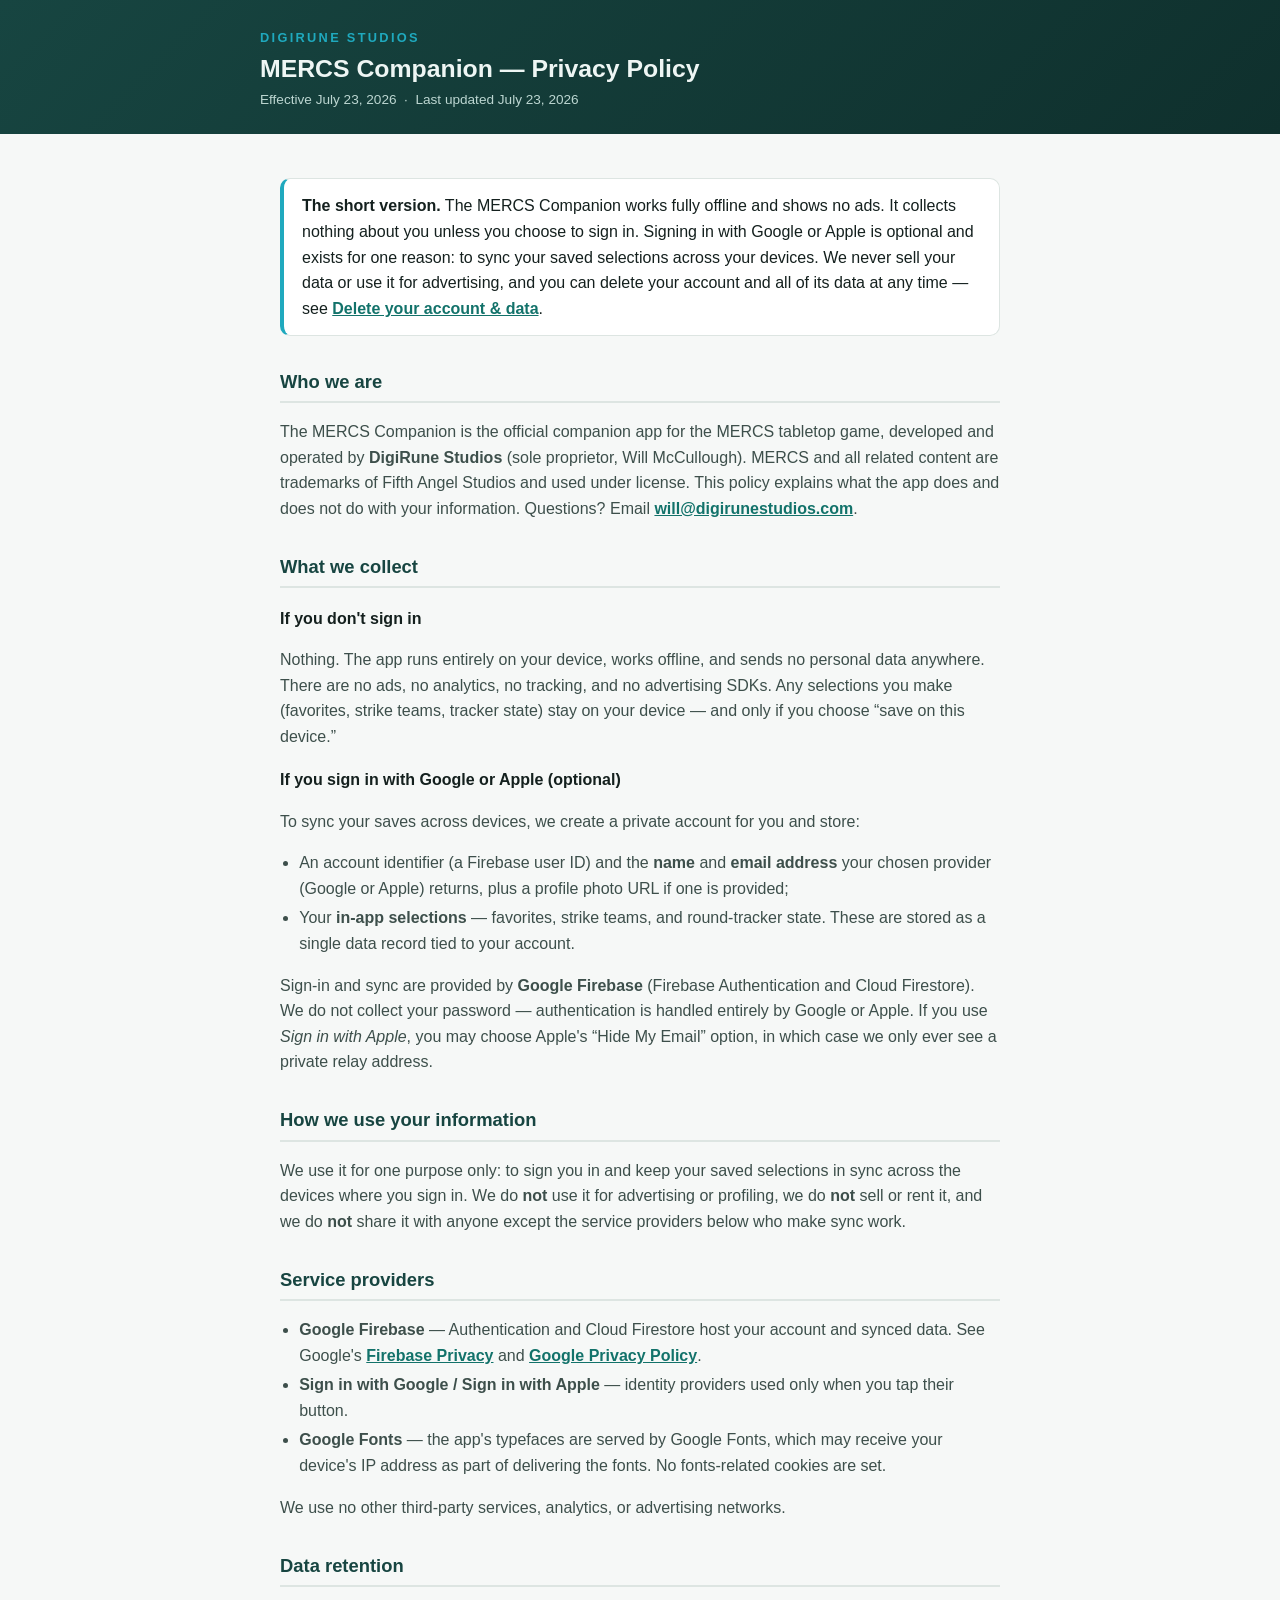
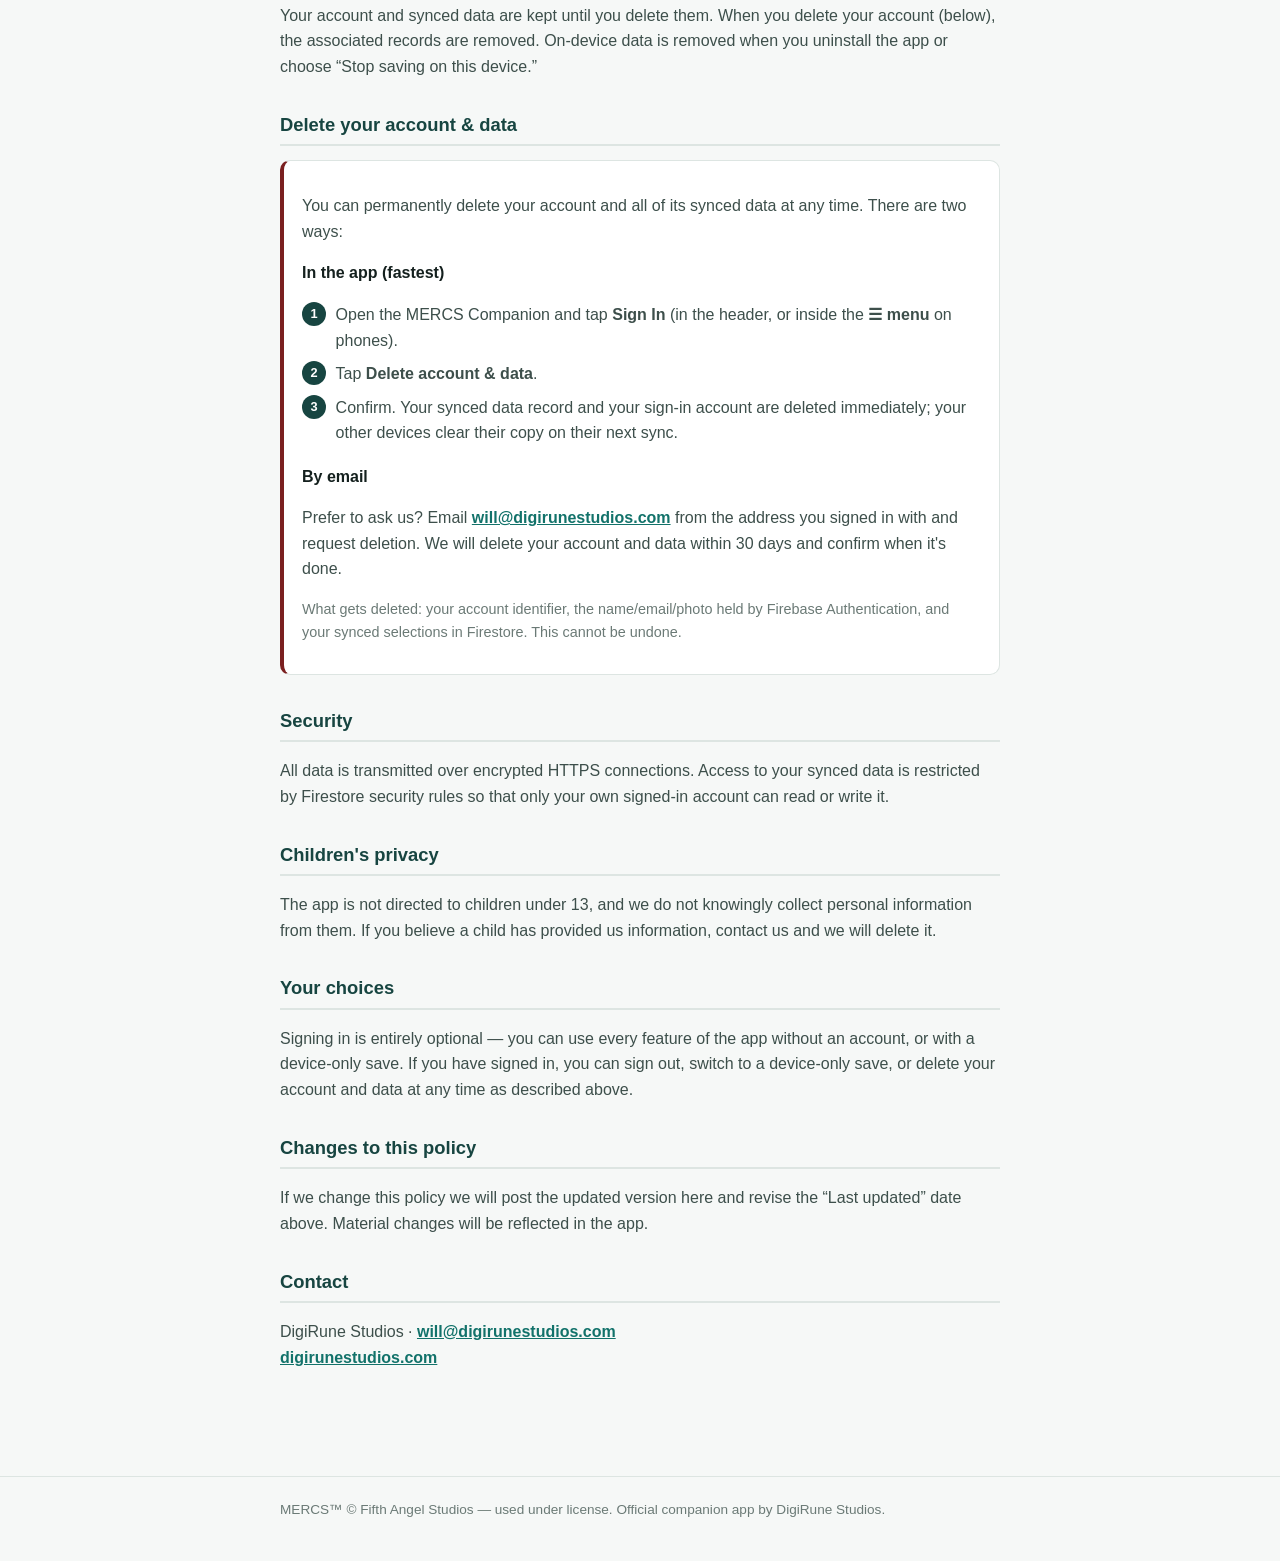
==== privacy.html @ fe639b98 "Add Google/Apple sign-in + Firestore cloud sync; privacy & delete-account page; sw v18 Replace local" ====
<!doctype html>
<html lang="en">
<head>
<meta charset="utf-8">
<meta name="viewport" content="width=device-width, initial-scale=1, viewport-fit=cover">
<title>Privacy Policy &amp; Account Deletion — MERCS Companion</title>
<meta name="description" content="Privacy policy and account &amp; data deletion instructions for the official MERCS Companion app by DigiRune Studios.">
<meta name="robots" content="index,follow">
<style>
  :root{
    --teal:#174541; --teal-d:#0f302d; --cyan:#1fa9be; --ink:#14201e; --ink2:#3d4f4b;
    --paper:#f6f8f7; --card:#ffffff; --line:#dde5e2; --danger:#7a1f1f;
  }
  *{box-sizing:border-box}
  html{-webkit-text-size-adjust:100%}
  body{margin:0;background:var(--paper);color:var(--ink);
    font-family:-apple-system,BlinkMacSystemFont,"Segoe UI",Roboto,Arial,sans-serif;line-height:1.6}
  header{background:linear-gradient(135deg,var(--teal),var(--teal-d));color:#eef6f4;
    padding:calc(env(safe-area-inset-top,0px) + 28px) 20px 24px}
  .wrap{max-width:760px;margin:0 auto;padding:0 20px}
  header .wrap{padding:0}
  .brand{font-size:.8rem;letter-spacing:.18em;text-transform:uppercase;color:var(--cyan);font-weight:700;margin:0 0 .35rem}
  h1{margin:.1rem 0 .3rem;font-size:1.55rem;line-height:1.2}
  header .meta{font-size:.85rem;color:#bcd6d1;margin:.2rem 0 0}
  main{padding:26px 0 60px}
  h2{font-size:1.15rem;margin:1.9rem 0 .5rem;color:var(--teal);border-bottom:2px solid var(--line);padding-bottom:.3rem}
  h3{font-size:1rem;margin:1.1rem 0 .3rem}
  p,li{color:var(--ink2)}
  a{color:#12726a;font-weight:600}
  ul{padding-left:1.2rem}
  li{margin:.25rem 0}
  .tldr{background:var(--card);border:1px solid var(--line);border-left:4px solid var(--cyan);
    border-radius:10px;padding:14px 18px;margin:18px 0}
  .tldr strong{color:var(--ink)}
  .delete{background:#fff;border:1px solid var(--line);border-left:4px solid var(--danger);
    border-radius:10px;padding:16px 18px;margin:14px 0}
  .steps{counter-reset:s;list-style:none;padding-left:0}
  .steps li{position:relative;padding-left:2.1rem;margin:.5rem 0}
  .steps li::before{counter-increment:s;content:counter(s);position:absolute;left:0;top:0;
    width:1.5rem;height:1.5rem;border-radius:50%;background:var(--teal);color:#fff;
    font-size:.8rem;font-weight:700;display:flex;align-items:center;justify-content:center}
  code{background:#eef2f1;padding:1px 6px;border-radius:4px;font-size:.9em}
  footer{border-top:1px solid var(--line);margin-top:30px;padding:22px 0 40px;color:#6b7a76;font-size:.85rem}
  footer .wrap{color:#6b7a76}
  .muted{color:#6b7a76;font-size:.9rem}
</style>
</head>
<body>
<header>
  <div class="wrap">
    <p class="brand">DigiRune Studios</p>
    <h1>MERCS Companion — Privacy Policy</h1>
    <p class="meta">Effective July 23, 2026 &nbsp;·&nbsp; Last updated July 23, 2026</p>
  </div>
</header>

<main>
<div class="wrap">

  <div class="tldr">
    <strong>The short version.</strong> The MERCS Companion works fully offline and shows no ads.
    It collects nothing about you unless you choose to sign in. Signing in with Google or Apple is
    optional and exists for one reason: to sync your saved selections across your devices. We never
    sell your data or use it for advertising, and you can delete your account and all of its data at
    any time — see <a href="#delete">Delete your account &amp; data</a>.
  </div>

  <h2>Who we are</h2>
  <p>The MERCS Companion is the official companion app for the MERCS tabletop game, developed and
  operated by <strong>DigiRune Studios</strong> (sole proprietor, Will McCullough). MERCS and all
  related content are trademarks of Fifth Angel Studios and used under license. This policy explains
  what the app does and does not do with your information. Questions? Email
  <a href="mailto:will@digirunestudios.com">will@digirunestudios.com</a>.</p>

  <h2>What we collect</h2>
  <h3>If you don't sign in</h3>
  <p>Nothing. The app runs entirely on your device, works offline, and sends no personal data
  anywhere. There are no ads, no analytics, no tracking, and no advertising SDKs. Any selections you
  make (favorites, strike teams, tracker state) stay on your device — and only if you choose
  &ldquo;save on this device.&rdquo;</p>

  <h3>If you sign in with Google or Apple (optional)</h3>
  <p>To sync your saves across devices, we create a private account for you and store:</p>
  <ul>
    <li>An account identifier (a Firebase user ID) and the <strong>name</strong> and
      <strong>email address</strong> your chosen provider (Google or Apple) returns, plus a profile
      photo URL if one is provided;</li>
    <li>Your <strong>in-app selections</strong> — favorites, strike teams, and round-tracker state.
      These are stored as a single data record tied to your account.</li>
  </ul>
  <p>Sign-in and sync are provided by <strong>Google Firebase</strong> (Firebase Authentication and
  Cloud Firestore). We do not collect your password — authentication is handled entirely by Google or
  Apple. If you use <em>Sign in with Apple</em>, you may choose Apple's &ldquo;Hide My Email&rdquo;
  option, in which case we only ever see a private relay address.</p>

  <h2>How we use your information</h2>
  <p>We use it for one purpose only: to sign you in and keep your saved selections in sync across the
  devices where you sign in. We do <strong>not</strong> use it for advertising or profiling, we do
  <strong>not</strong> sell or rent it, and we do <strong>not</strong> share it with anyone except the
  service providers below who make sync work.</p>

  <h2>Service providers</h2>
  <ul>
    <li><strong>Google Firebase</strong> — Authentication and Cloud Firestore host your account and
      synced data. See Google's
      <a href="https://firebase.google.com/support/privacy" target="_blank" rel="noopener">Firebase Privacy</a>
      and <a href="https://policies.google.com/privacy" target="_blank" rel="noopener">Google Privacy Policy</a>.</li>
    <li><strong>Sign in with Google / Sign in with Apple</strong> — identity providers used only when
      you tap their button.</li>
    <li><strong>Google Fonts</strong> — the app's typefaces are served by Google Fonts, which may
      receive your device's IP address as part of delivering the fonts. No fonts-related cookies are set.</li>
  </ul>
  <p>We use no other third-party services, analytics, or advertising networks.</p>

  <h2>Data retention</h2>
  <p>Your account and synced data are kept until you delete them. When you delete your account (below),
  the associated records are removed. On-device data is removed when you uninstall the app or choose
  &ldquo;Stop saving on this device.&rdquo;</p>

  <h2 id="delete">Delete your account &amp; data</h2>
  <div class="delete">
    <p>You can permanently delete your account and all of its synced data at any time. There are two ways:</p>
    <h3 style="margin-top:.4rem">In the app (fastest)</h3>
    <ol class="steps">
      <li>Open the MERCS Companion and tap <strong>Sign In</strong> (in the header, or inside the
        <strong>&#9776; menu</strong> on phones).</li>
      <li>Tap <strong>Delete account &amp; data</strong>.</li>
      <li>Confirm. Your synced data record and your sign-in account are deleted immediately; your other
        devices clear their copy on their next sync.</li>
    </ol>
    <h3>By email</h3>
    <p>Prefer to ask us? Email <a href="mailto:will@digirunestudios.com?subject=MERCS%20account%20deletion">will@digirunestudios.com</a>
      from the address you signed in with and request deletion. We will delete your account and data
      within 30 days and confirm when it's done.</p>
    <p class="muted">What gets deleted: your account identifier, the name/email/photo held by Firebase
      Authentication, and your synced selections in Firestore. This cannot be undone.</p>
  </div>

  <h2>Security</h2>
  <p>All data is transmitted over encrypted HTTPS connections. Access to your synced data is restricted
  by Firestore security rules so that only your own signed-in account can read or write it.</p>

  <h2>Children's privacy</h2>
  <p>The app is not directed to children under 13, and we do not knowingly collect personal information
  from them. If you believe a child has provided us information, contact us and we will delete it.</p>

  <h2>Your choices</h2>
  <p>Signing in is entirely optional — you can use every feature of the app without an account, or with
  a device-only save. If you have signed in, you can sign out, switch to a device-only save, or delete
  your account and data at any time as described above.</p>

  <h2>Changes to this policy</h2>
  <p>If we change this policy we will post the updated version here and revise the &ldquo;Last
  updated&rdquo; date above. Material changes will be reflected in the app.</p>

  <h2>Contact</h2>
  <p>DigiRune Studios · <a href="mailto:will@digirunestudios.com">will@digirunestudios.com</a><br>
  <a href="https://digirunestudios.com" target="_blank" rel="noopener">digirunestudios.com</a></p>

</div>
</main>

<footer>
  <div class="wrap">
    MERCS™ © Fifth Angel Studios — used under license. Official companion app by DigiRune Studios.
  </div>
</footer>
</body>
</html>
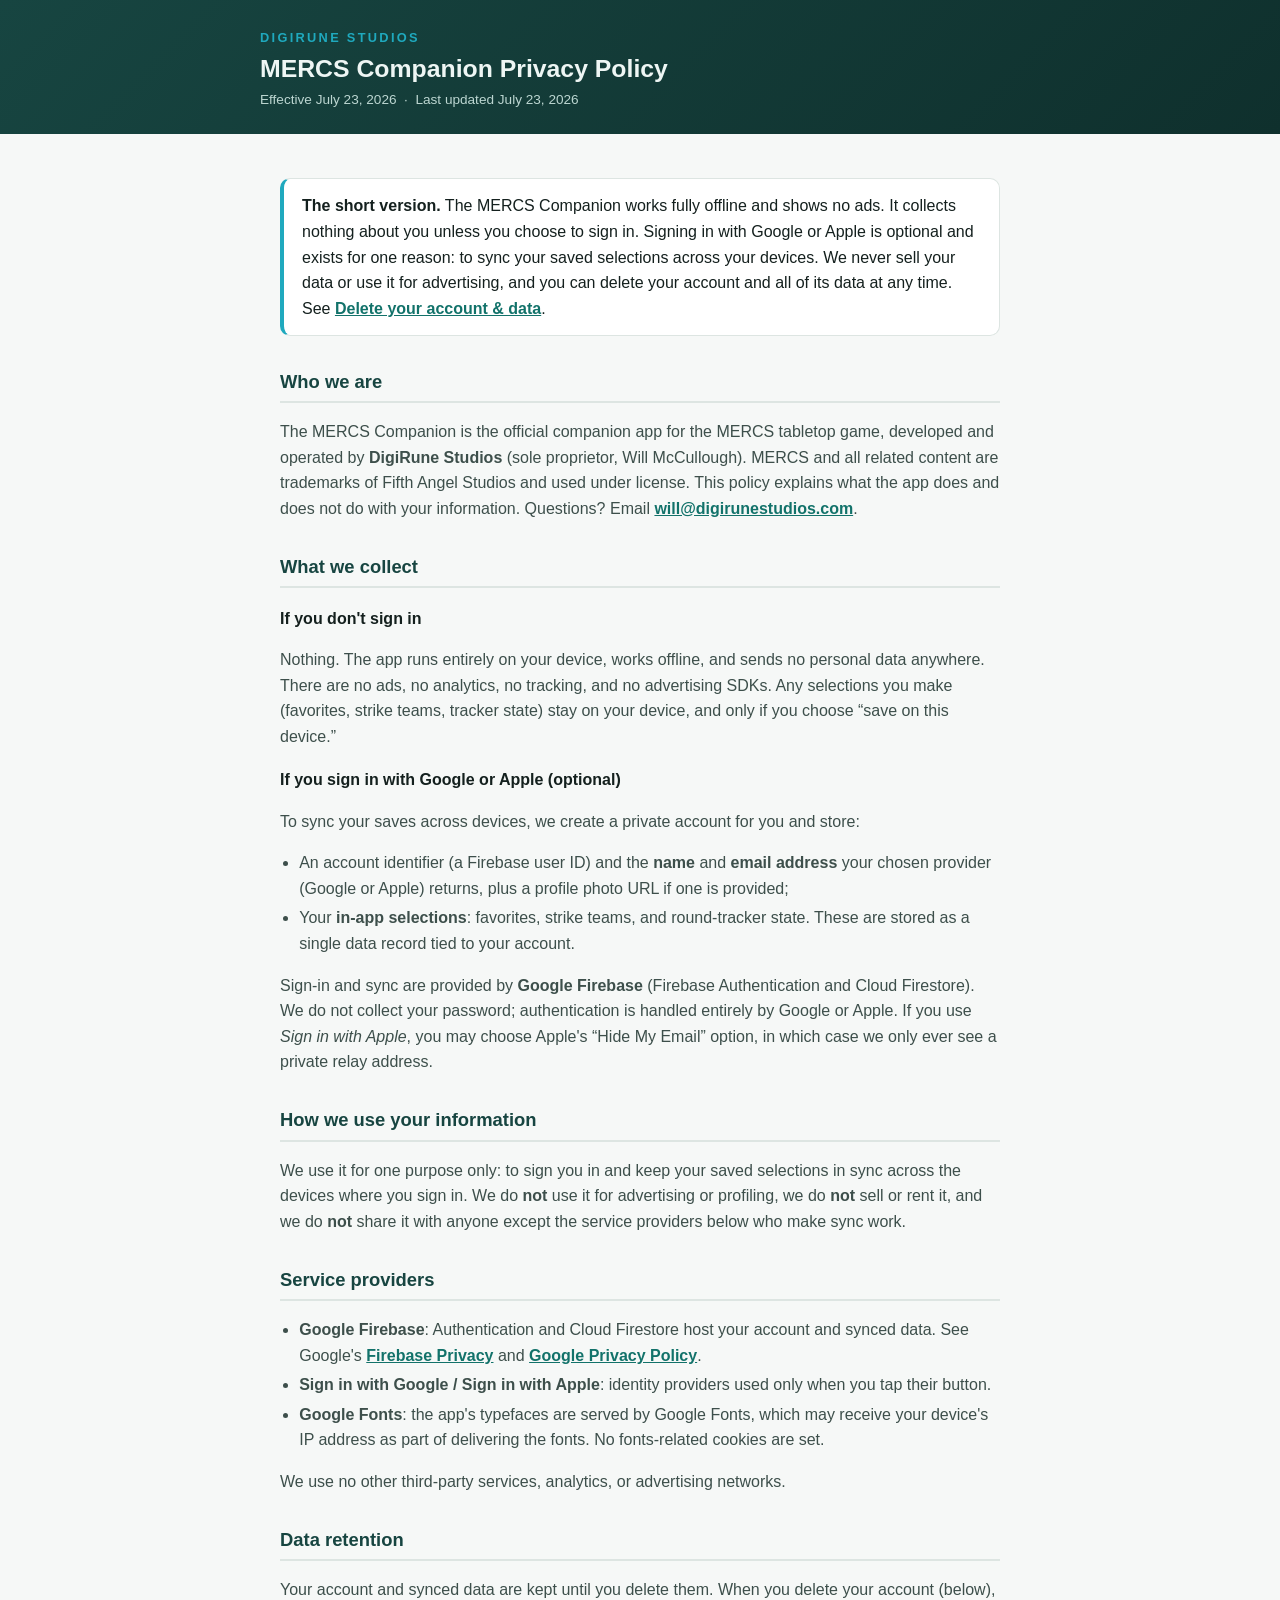
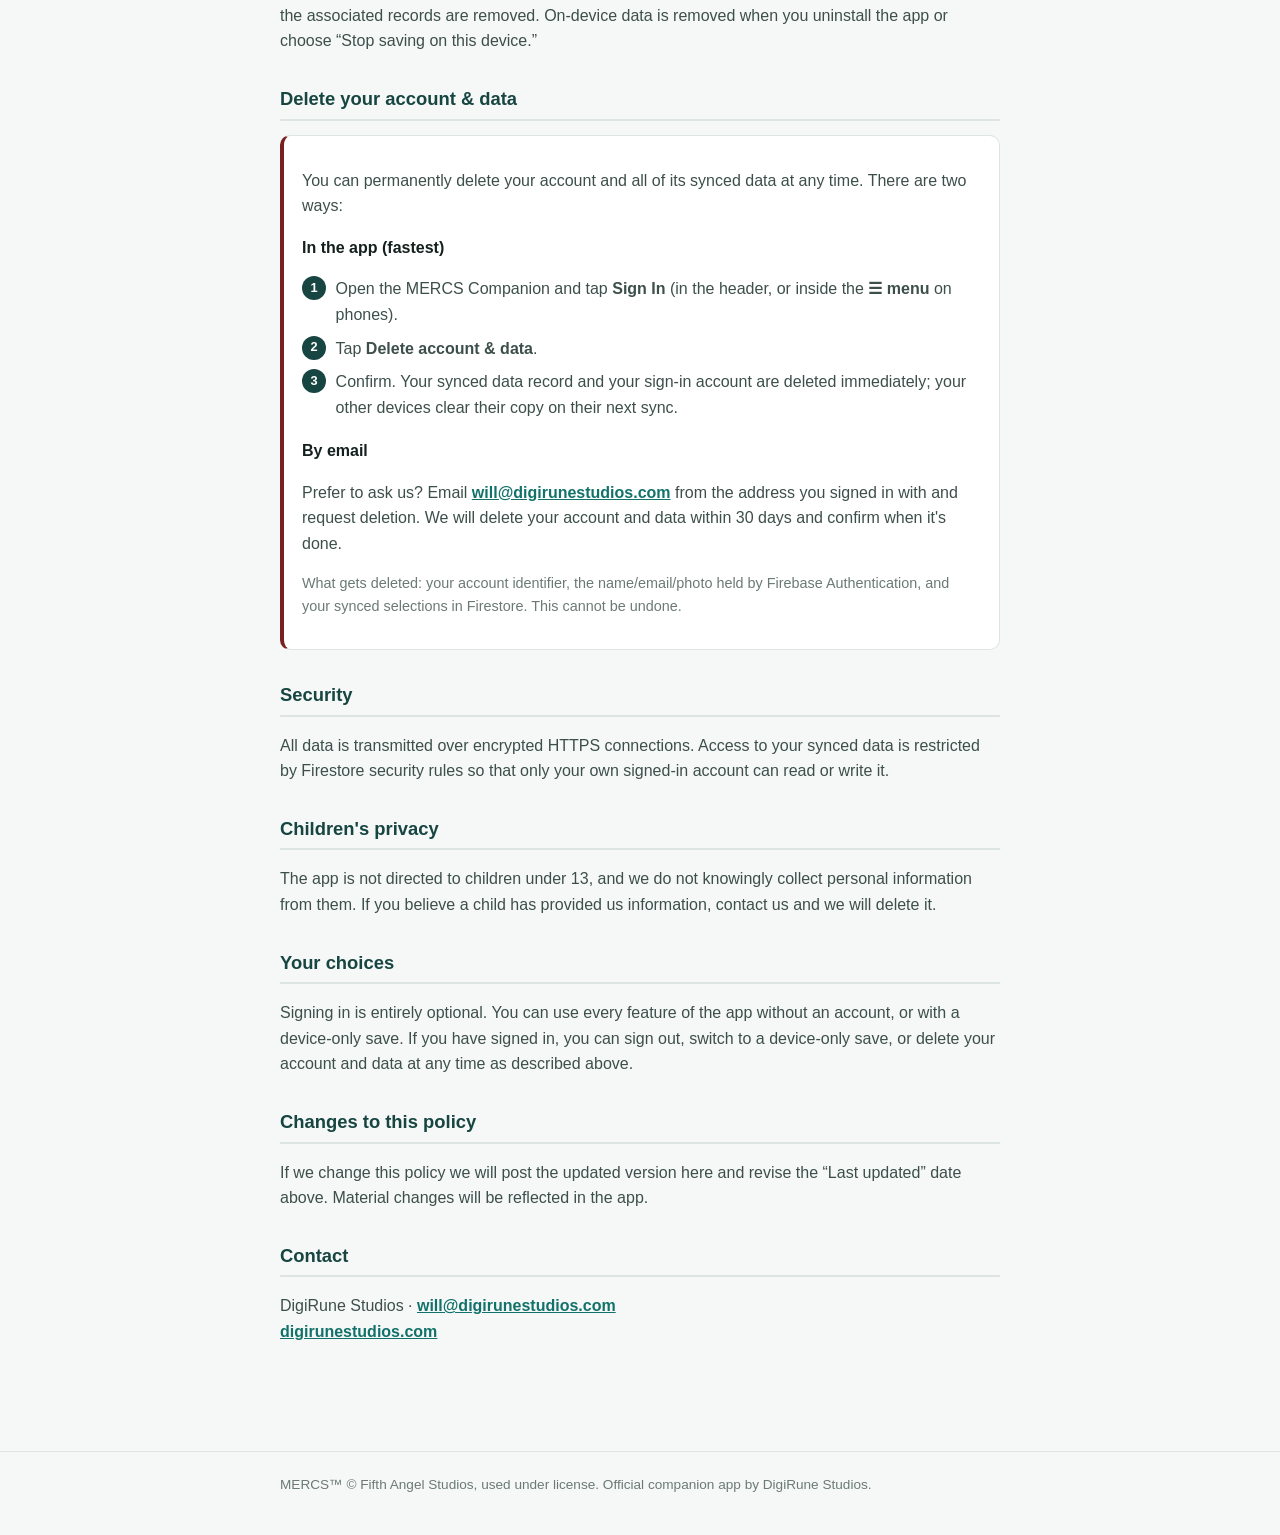
==== commit bf14b7c3: "Remove em dashes" ====
--- a/privacy.html
+++ b/privacy.html
@@ -3,7 +3,7 @@
 <head>
 <meta charset="utf-8">
 <meta name="viewport" content="width=device-width, initial-scale=1, viewport-fit=cover">
-<title>Privacy Policy &amp; Account Deletion — MERCS Companion</title>
+<title>Privacy Policy &amp; Account Deletion | MERCS Companion</title>
 <meta name="description" content="Privacy policy and account &amp; data deletion instructions for the official MERCS Companion app by DigiRune Studios.">
 <meta name="robots" content="index,follow">
 <style>
@@ -49,7 +49,7 @@
 <header>
   <div class="wrap">
     <p class="brand">DigiRune Studios</p>
-    <h1>MERCS Companion — Privacy Policy</h1>
+    <h1>MERCS Companion Privacy Policy</h1>
     <p class="meta">Effective July 23, 2026 &nbsp;·&nbsp; Last updated July 23, 2026</p>
   </div>
 </header>
@@ -62,7 +62,7 @@
     It collects nothing about you unless you choose to sign in. Signing in with Google or Apple is
     optional and exists for one reason: to sync your saved selections across your devices. We never
     sell your data or use it for advertising, and you can delete your account and all of its data at
-    any time — see <a href="#delete">Delete your account &amp; data</a>.
+    any time. See <a href="#delete">Delete your account &amp; data</a>.
   </div>
 
   <h2>Who we are</h2>
@@ -76,7 +76,7 @@
   <h3>If you don't sign in</h3>
   <p>Nothing. The app runs entirely on your device, works offline, and sends no personal data
   anywhere. There are no ads, no analytics, no tracking, and no advertising SDKs. Any selections you
-  make (favorites, strike teams, tracker state) stay on your device — and only if you choose
+  make (favorites, strike teams, tracker state) stay on your device, and only if you choose
   &ldquo;save on this device.&rdquo;</p>
 
   <h3>If you sign in with Google or Apple (optional)</h3>
@@ -85,11 +85,11 @@
     <li>An account identifier (a Firebase user ID) and the <strong>name</strong> and
       <strong>email address</strong> your chosen provider (Google or Apple) returns, plus a profile
       photo URL if one is provided;</li>
-    <li>Your <strong>in-app selections</strong> — favorites, strike teams, and round-tracker state.
+    <li>Your <strong>in-app selections</strong>: favorites, strike teams, and round-tracker state.
       These are stored as a single data record tied to your account.</li>
   </ul>
   <p>Sign-in and sync are provided by <strong>Google Firebase</strong> (Firebase Authentication and
-  Cloud Firestore). We do not collect your password — authentication is handled entirely by Google or
+  Cloud Firestore). We do not collect your password; authentication is handled entirely by Google or
   Apple. If you use <em>Sign in with Apple</em>, you may choose Apple's &ldquo;Hide My Email&rdquo;
   option, in which case we only ever see a private relay address.</p>
 
@@ -101,13 +101,13 @@
 
   <h2>Service providers</h2>
   <ul>
-    <li><strong>Google Firebase</strong> — Authentication and Cloud Firestore host your account and
+    <li><strong>Google Firebase</strong>: Authentication and Cloud Firestore host your account and
       synced data. See Google's
       <a href="https://firebase.google.com/support/privacy" target="_blank" rel="noopener">Firebase Privacy</a>
       and <a href="https://policies.google.com/privacy" target="_blank" rel="noopener">Google Privacy Policy</a>.</li>
-    <li><strong>Sign in with Google / Sign in with Apple</strong> — identity providers used only when
+    <li><strong>Sign in with Google / Sign in with Apple</strong>: identity providers used only when
       you tap their button.</li>
-    <li><strong>Google Fonts</strong> — the app's typefaces are served by Google Fonts, which may
+    <li><strong>Google Fonts</strong>: the app's typefaces are served by Google Fonts, which may
       receive your device's IP address as part of delivering the fonts. No fonts-related cookies are set.</li>
   </ul>
   <p>We use no other third-party services, analytics, or advertising networks.</p>
@@ -145,7 +145,7 @@
   from them. If you believe a child has provided us information, contact us and we will delete it.</p>
 
   <h2>Your choices</h2>
-  <p>Signing in is entirely optional — you can use every feature of the app without an account, or with
+  <p>Signing in is entirely optional. You can use every feature of the app without an account, or with
   a device-only save. If you have signed in, you can sign out, switch to a device-only save, or delete
   your account and data at any time as described above.</p>
 
@@ -162,7 +162,7 @@
 
 <footer>
   <div class="wrap">
-    MERCS™ © Fifth Angel Studios — used under license. Official companion app by DigiRune Studios.
+    MERCS™ © Fifth Angel Studios, used under license. Official companion app by DigiRune Studios.
   </div>
 </footer>
 </body>
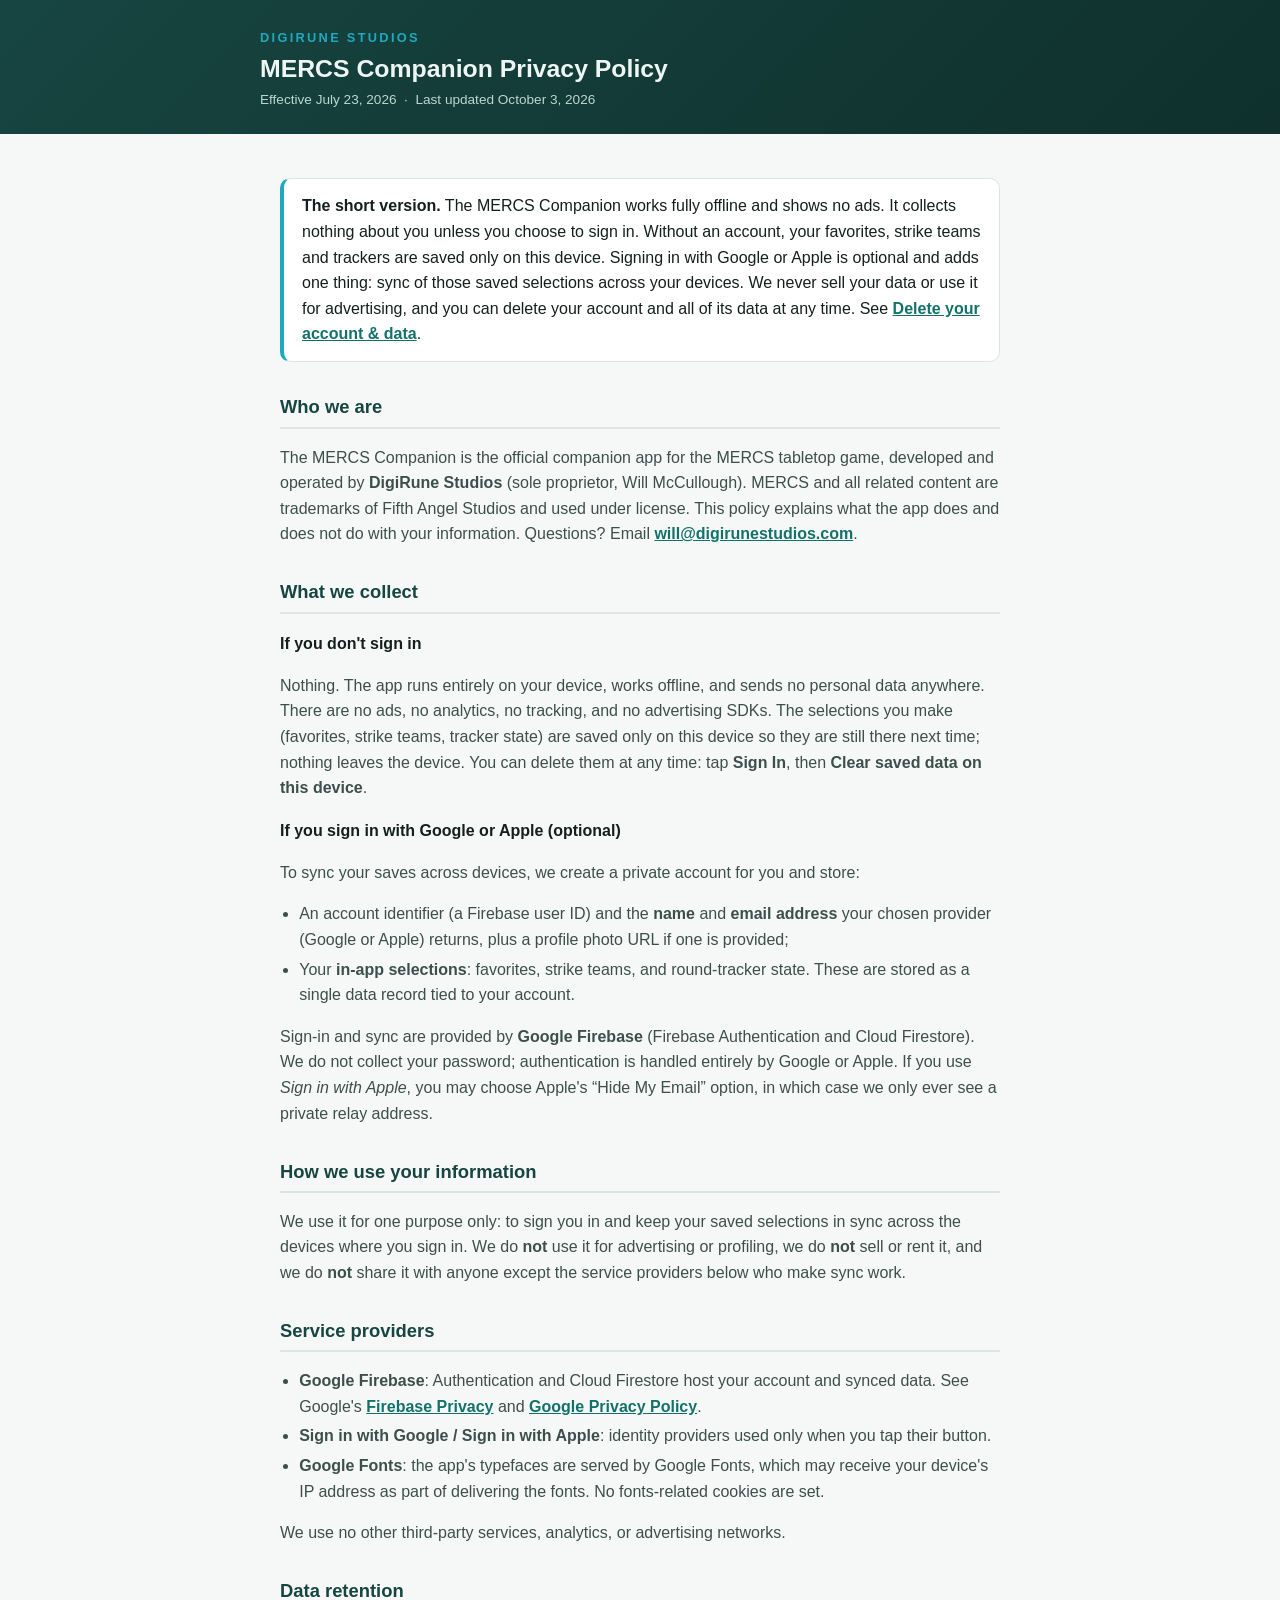
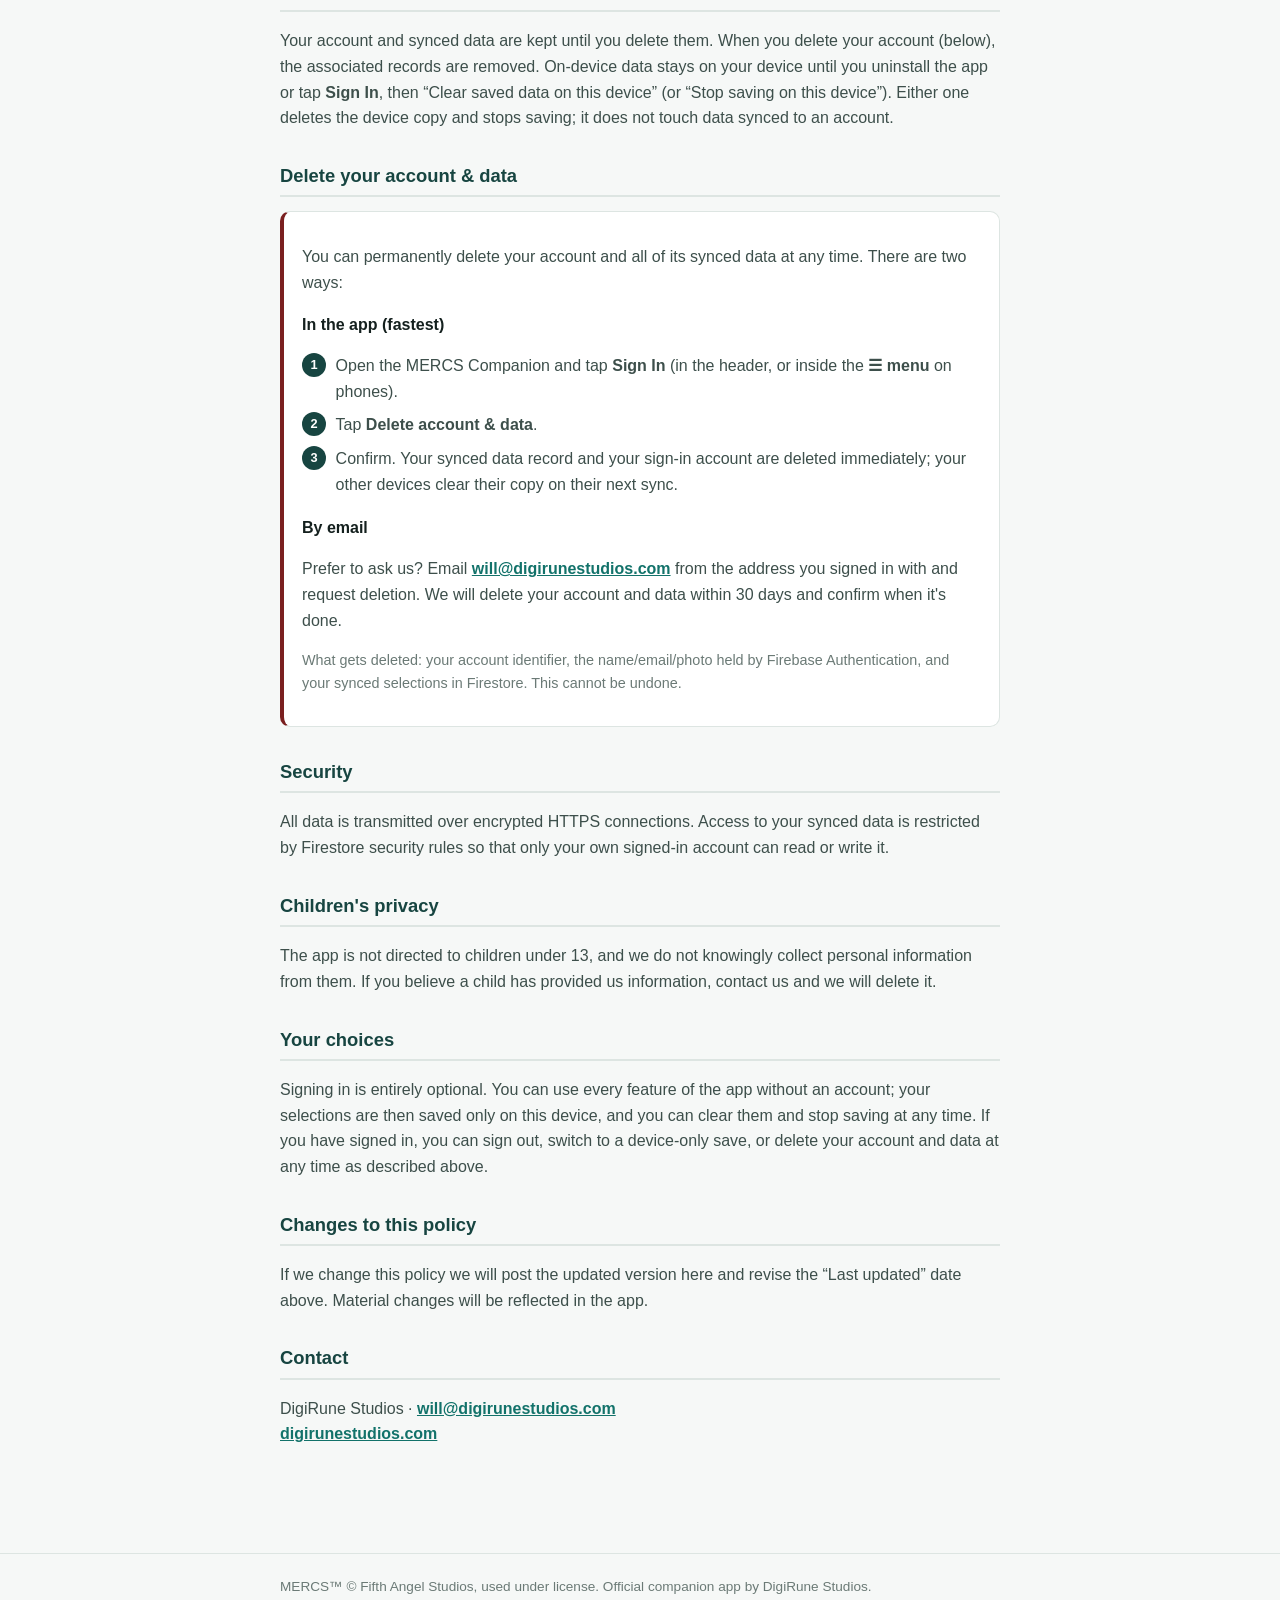
==== commit c22392dc: "Audit fixes: accurate device-save privacy text, clear/stop saving, copy-safe no-split - privacy.html" ====
--- a/privacy.html
+++ b/privacy.html
@@ -50,7 +50,7 @@
   <div class="wrap">
     <p class="brand">DigiRune Studios</p>
     <h1>MERCS Companion Privacy Policy</h1>
-    <p class="meta">Effective July 23, 2026 &nbsp;·&nbsp; Last updated July 23, 2026</p>
+    <p class="meta">Effective July 23, 2026 &nbsp;·&nbsp; Last updated October 3, 2026</p>
   </div>
 </header>
 
@@ -59,8 +59,9 @@
 
   <div class="tldr">
     <strong>The short version.</strong> The MERCS Companion works fully offline and shows no ads.
-    It collects nothing about you unless you choose to sign in. Signing in with Google or Apple is
-    optional and exists for one reason: to sync your saved selections across your devices. We never
+    It collects nothing about you unless you choose to sign in. Without an account, your favorites,
+    strike teams and trackers are saved only on this device. Signing in with Google or Apple is
+    optional and adds one thing: sync of those saved selections across your devices. We never
     sell your data or use it for advertising, and you can delete your account and all of its data at
     any time. See <a href="#delete">Delete your account &amp; data</a>.
   </div>
@@ -75,9 +76,10 @@
   <h2>What we collect</h2>
   <h3>If you don't sign in</h3>
   <p>Nothing. The app runs entirely on your device, works offline, and sends no personal data
-  anywhere. There are no ads, no analytics, no tracking, and no advertising SDKs. Any selections you
-  make (favorites, strike teams, tracker state) stay on your device, and only if you choose
-  &ldquo;save on this device.&rdquo;</p>
+  anywhere. There are no ads, no analytics, no tracking, and no advertising SDKs. The selections you
+  make (favorites, strike teams, tracker state) are saved only on this device so they are still there
+  next time; nothing leaves the device. You can delete them at any time: tap <strong>Sign In</strong>,
+  then <strong>Clear saved data on this device</strong>.</p>
 
   <h3>If you sign in with Google or Apple (optional)</h3>
   <p>To sync your saves across devices, we create a private account for you and store:</p>
@@ -114,8 +116,10 @@
 
   <h2>Data retention</h2>
   <p>Your account and synced data are kept until you delete them. When you delete your account (below),
-  the associated records are removed. On-device data is removed when you uninstall the app or choose
-  &ldquo;Stop saving on this device.&rdquo;</p>
+  the associated records are removed. On-device data stays on your device until you uninstall the app
+  or tap <strong>Sign In</strong>, then &ldquo;Clear saved data on this device&rdquo; (or &ldquo;Stop
+  saving on this device&rdquo;). Either one deletes the device copy and stops saving; it does not touch
+  data synced to an account.</p>
 
   <h2 id="delete">Delete your account &amp; data</h2>
   <div class="delete">
@@ -145,9 +149,10 @@
   from them. If you believe a child has provided us information, contact us and we will delete it.</p>
 
   <h2>Your choices</h2>
-  <p>Signing in is entirely optional. You can use every feature of the app without an account, or with
-  a device-only save. If you have signed in, you can sign out, switch to a device-only save, or delete
-  your account and data at any time as described above.</p>
+  <p>Signing in is entirely optional. You can use every feature of the app without an account; your
+  selections are then saved only on this device, and you can clear them and stop saving at any time.
+  If you have signed in, you can sign out, switch to a device-only save, or delete your account and data
+  at any time as described above.</p>
 
   <h2>Changes to this policy</h2>
   <p>If we change this policy we will post the updated version here and revise the &ldquo;Last
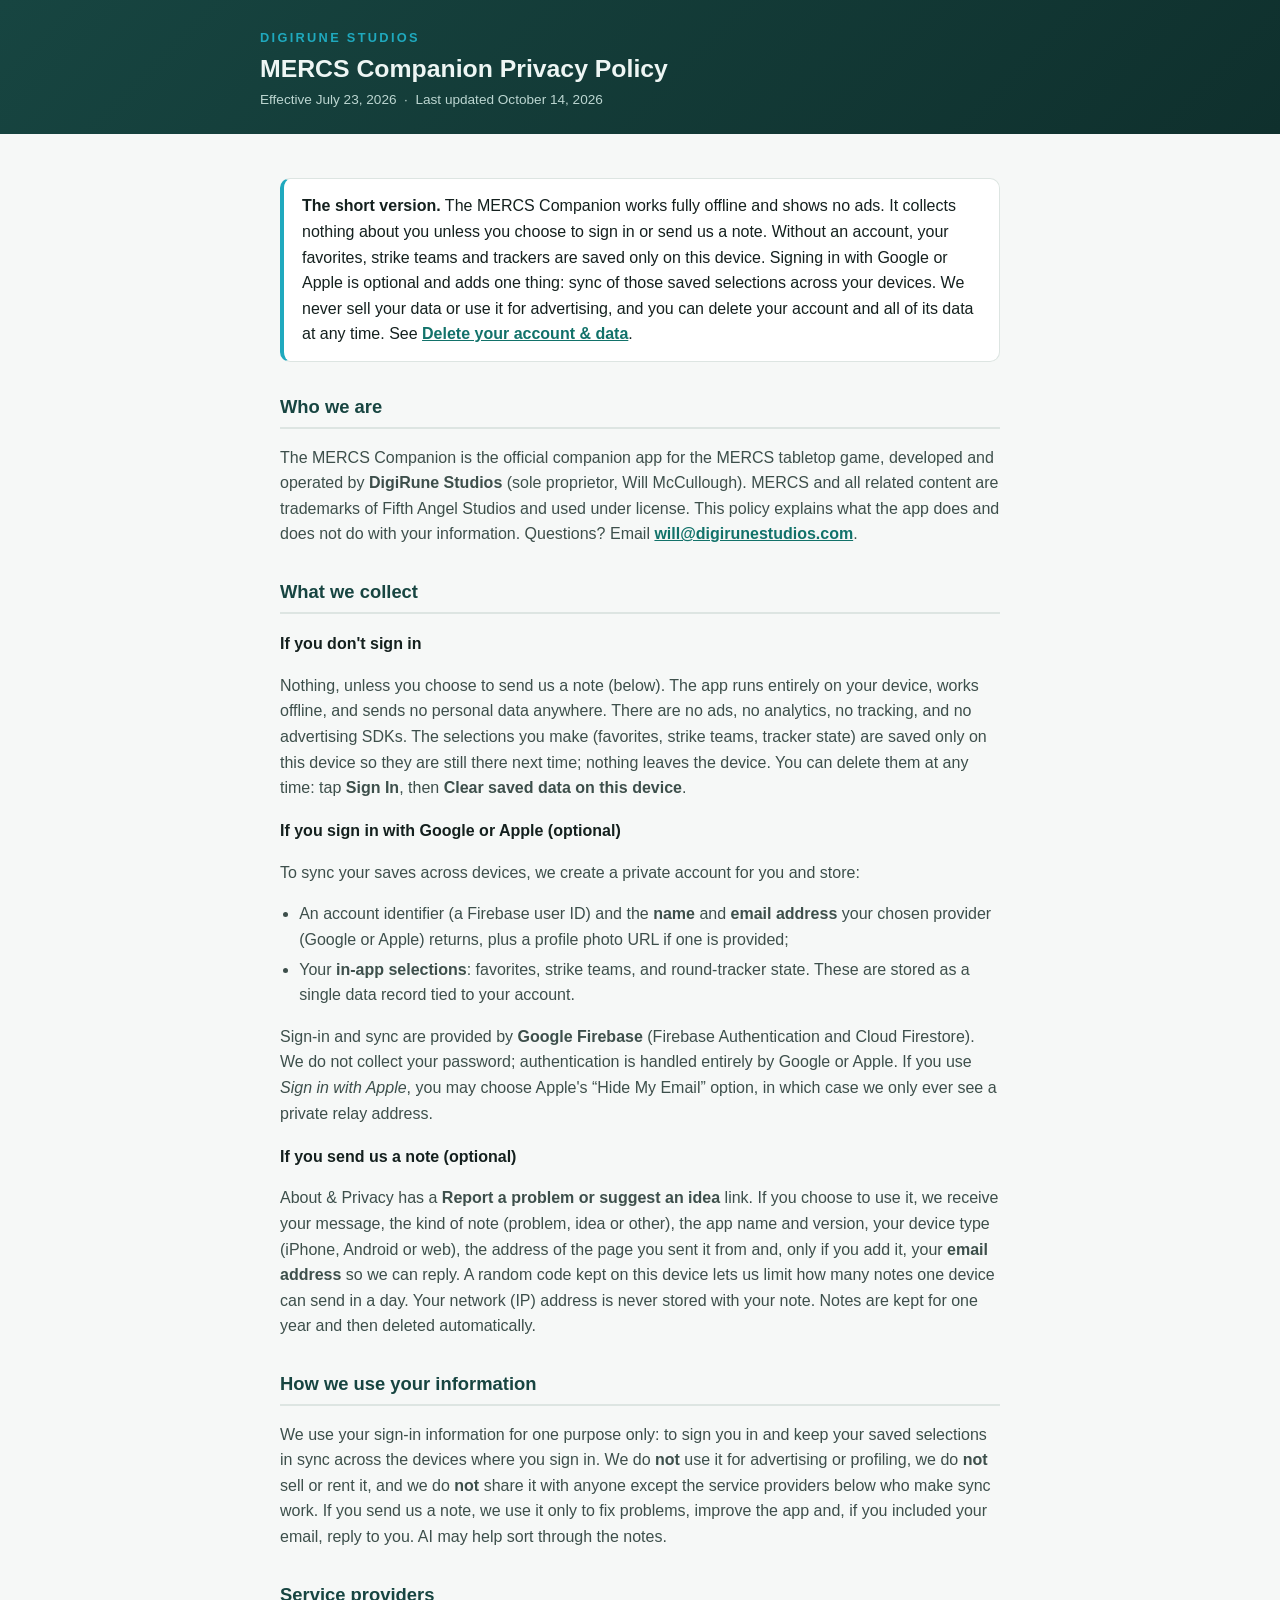
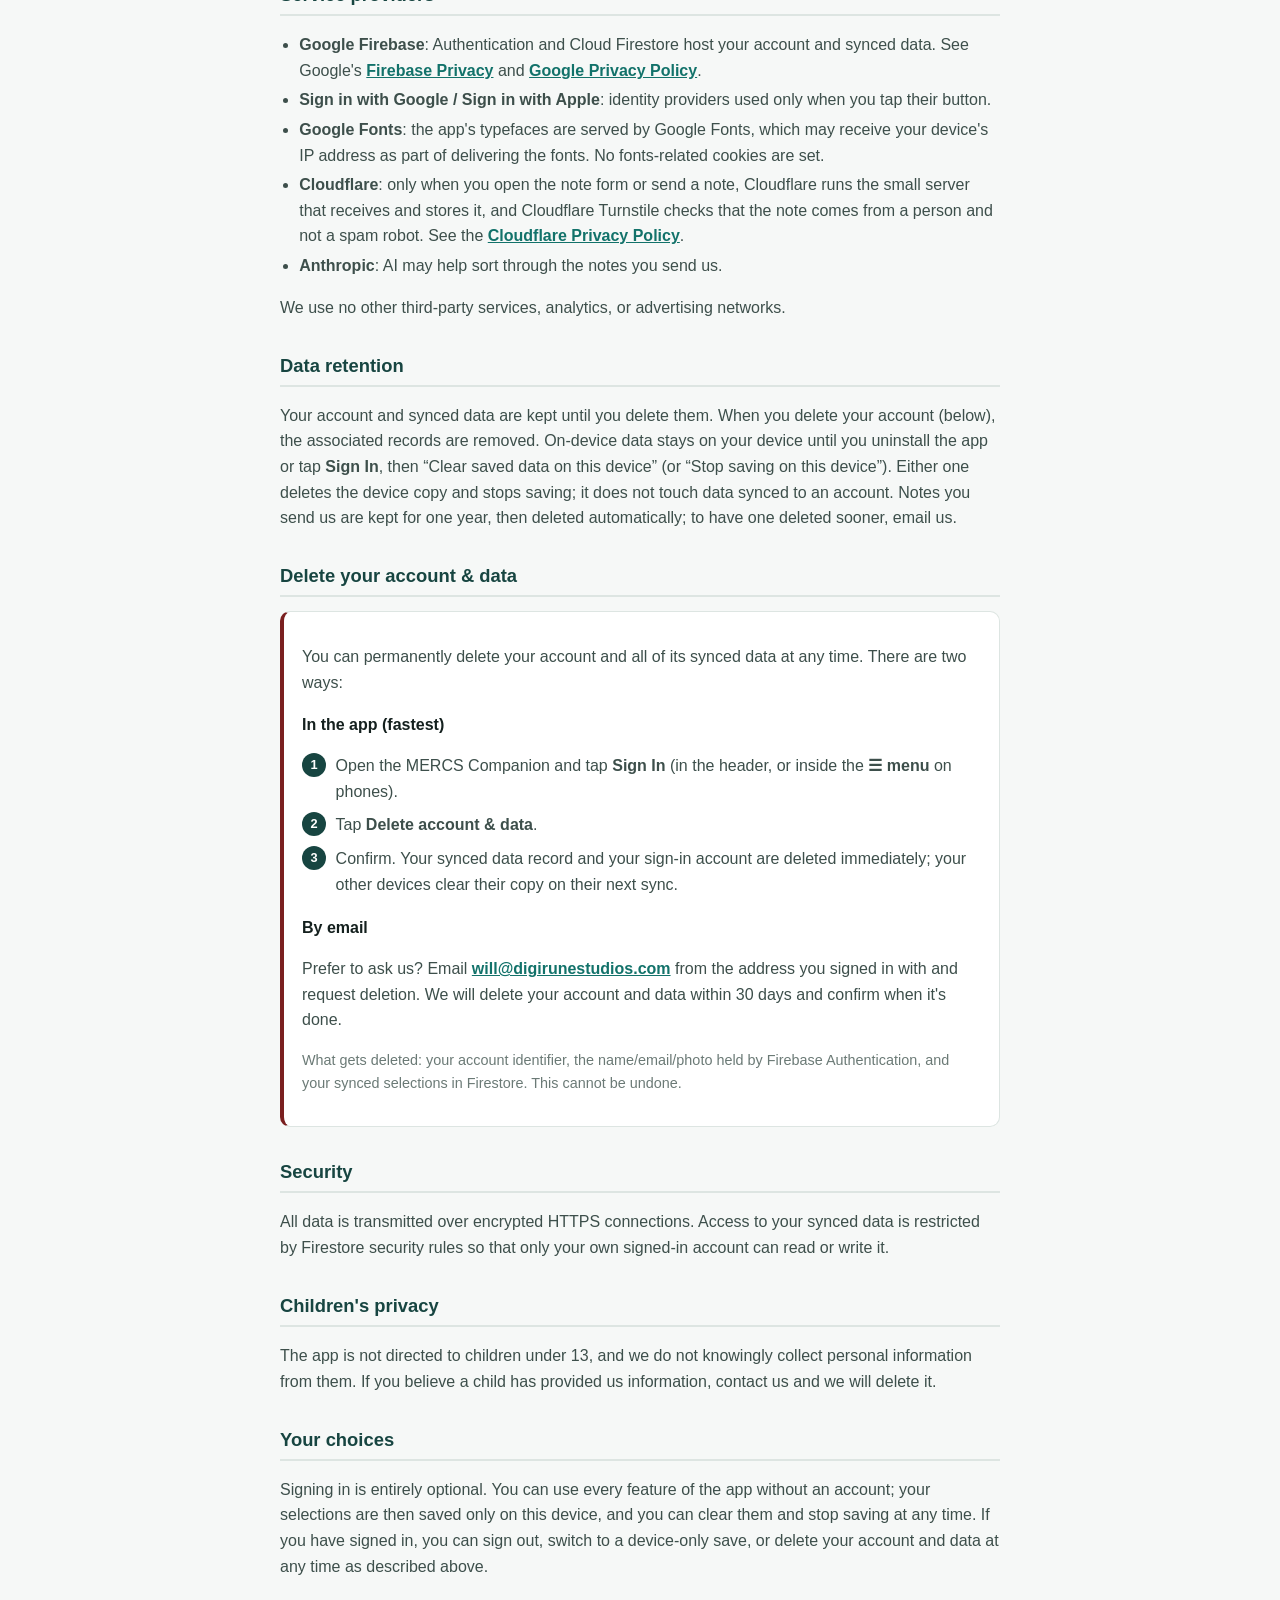
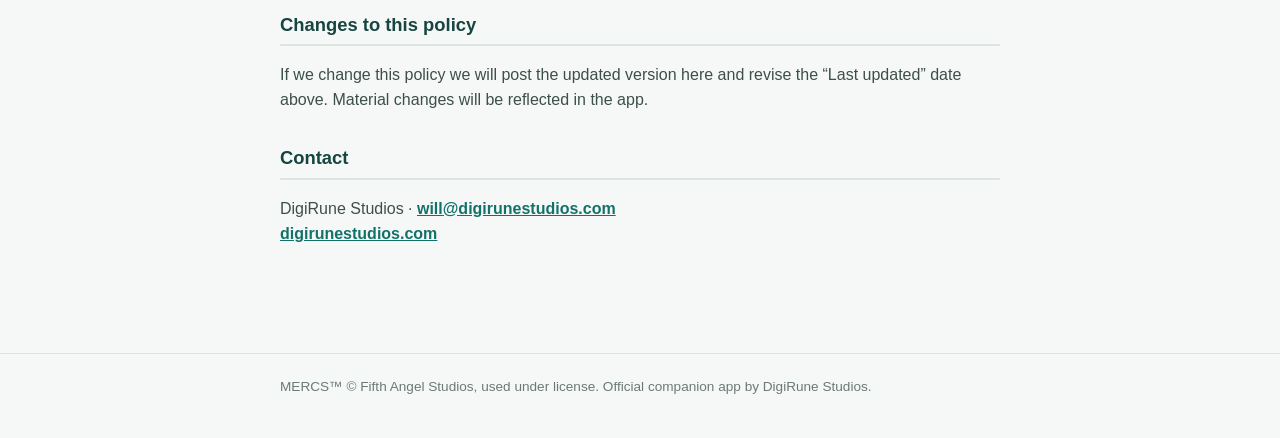
==== commit c6bbe364: "Report-a-problem form and screen stays awake" ====
--- a/privacy.html
+++ b/privacy.html
@@ -50,7 +50,7 @@
   <div class="wrap">
     <p class="brand">DigiRune Studios</p>
     <h1>MERCS Companion Privacy Policy</h1>
-    <p class="meta">Effective July 23, 2026 &nbsp;·&nbsp; Last updated October 3, 2026</p>
+    <p class="meta">Effective July 23, 2026 &nbsp;·&nbsp; Last updated October 14, 2026</p>
   </div>
 </header>
 
@@ -59,7 +59,7 @@
 
   <div class="tldr">
     <strong>The short version.</strong> The MERCS Companion works fully offline and shows no ads.
-    It collects nothing about you unless you choose to sign in. Without an account, your favorites,
+    It collects nothing about you unless you choose to sign in or send us a note. Without an account, your favorites,
     strike teams and trackers are saved only on this device. Signing in with Google or Apple is
     optional and adds one thing: sync of those saved selections across your devices. We never
     sell your data or use it for advertising, and you can delete your account and all of its data at
@@ -75,7 +75,7 @@
 
   <h2>What we collect</h2>
   <h3>If you don't sign in</h3>
-  <p>Nothing. The app runs entirely on your device, works offline, and sends no personal data
+  <p>Nothing, unless you choose to send us a note (below). The app runs entirely on your device, works offline, and sends no personal data
   anywhere. There are no ads, no analytics, no tracking, and no advertising SDKs. The selections you
   make (favorites, strike teams, tracker state) are saved only on this device so they are still there
   next time; nothing leaves the device. You can delete them at any time: tap <strong>Sign In</strong>,
@@ -95,11 +95,19 @@
   Apple. If you use <em>Sign in with Apple</em>, you may choose Apple's &ldquo;Hide My Email&rdquo;
   option, in which case we only ever see a private relay address.</p>
 
+  <h3>If you send us a note (optional)</h3>
+  <p>About &amp; Privacy has a <strong>Report a problem or suggest an idea</strong> link. If you choose
+  to use it, we receive your message, the kind of note (problem, idea or other), the app name and
+  version, your device type (iPhone, Android or web), the address of the page you sent it from and, only
+  if you add it, your <strong>email address</strong> so we can reply. A random code kept on this device lets us limit how
+  many notes one device can send in a day. Your network (IP) address is never stored with your note.
+  Notes are kept for one year and then deleted automatically.</p>
+
   <h2>How we use your information</h2>
-  <p>We use it for one purpose only: to sign you in and keep your saved selections in sync across the
+  <p>We use your sign-in information for one purpose only: to sign you in and keep your saved selections in sync across the
   devices where you sign in. We do <strong>not</strong> use it for advertising or profiling, we do
   <strong>not</strong> sell or rent it, and we do <strong>not</strong> share it with anyone except the
-  service providers below who make sync work.</p>
+  service providers below who make sync work. If you send us a note, we use it only to fix problems, improve the app and, if you included your email, reply to you. AI may help sort through the notes.</p>
 
   <h2>Service providers</h2>
   <ul>
@@ -111,6 +119,10 @@
       you tap their button.</li>
     <li><strong>Google Fonts</strong>: the app's typefaces are served by Google Fonts, which may
       receive your device's IP address as part of delivering the fonts. No fonts-related cookies are set.</li>
+    <li><strong>Cloudflare</strong>: only when you open the note form or send a note, Cloudflare runs the small server that
+      receives and stores it, and Cloudflare Turnstile checks that the note comes from a person and not a
+      spam robot. See the <a href="https://www.cloudflare.com/privacypolicy/" target="_blank" rel="noopener">Cloudflare Privacy Policy</a>.</li>
+    <li><strong>Anthropic</strong>: AI may help sort through the notes you send us.</li>
   </ul>
   <p>We use no other third-party services, analytics, or advertising networks.</p>
 
@@ -119,7 +131,7 @@
   the associated records are removed. On-device data stays on your device until you uninstall the app
   or tap <strong>Sign In</strong>, then &ldquo;Clear saved data on this device&rdquo; (or &ldquo;Stop
   saving on this device&rdquo;). Either one deletes the device copy and stops saving; it does not touch
-  data synced to an account.</p>
+  data synced to an account. Notes you send us are kept for one year, then deleted automatically; to have one deleted sooner, email us.</p>
 
   <h2 id="delete">Delete your account &amp; data</h2>
   <div class="delete">
